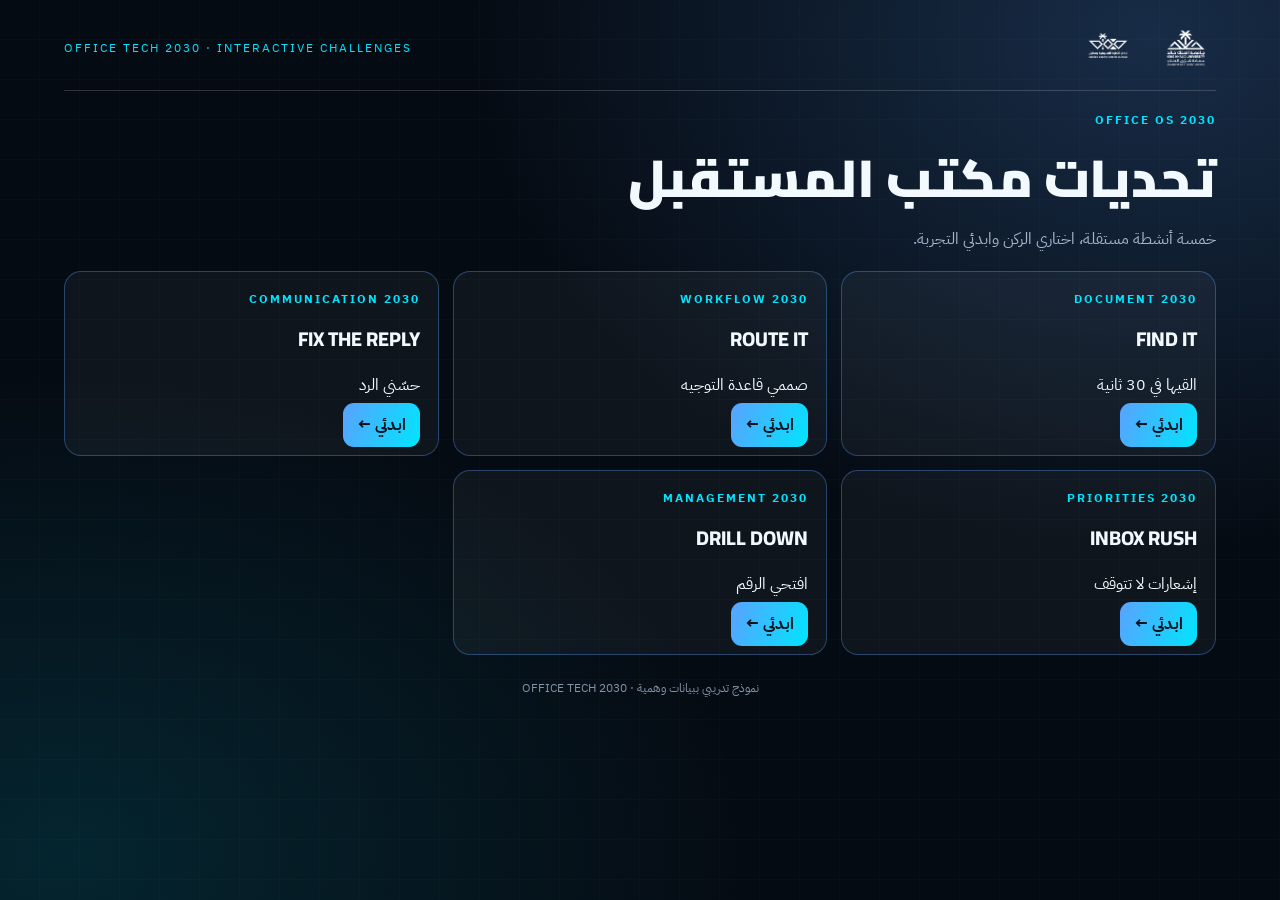
==== index.html @ 18b5024f "Add files via upload" ====
<!doctype html><html lang="ar" dir="rtl"><head><meta charset="utf-8"><meta name="viewport" content="width=device-width,initial-scale=1"><title>OFFICE TECH 2030 | الأنشطة التفاعلية</title><link rel="stylesheet" href="style.css"></head><body><div class="wrap"><header class="top"><div class="logos"><img src="deanship.png"><img src="club.png"></div><div class="mini">OFFICE TECH 2030 · INTERACTIVE CHALLENGES</div></header><section class="hero"><div class="eyebrow">OFFICE OS 2030</div><h1>تحديات مكتب المستقبل</h1><p>خمسة أنشطة مستقلة، اختاري الركن وابدئي التجربة.</p></section><div class="grid3"><a class="panel" href="find-it.html" style="text-decoration:none;color:inherit;display:block"><div class="eyebrow">DOCUMENT 2030</div><h3 style="margin-top:12px">FIND IT</h3><p>القيها في 30 ثانية</p><span class="btn primary">ابدئي ←</span></a><a class="panel" href="route-it.html" style="text-decoration:none;color:inherit;display:block"><div class="eyebrow">WORKFLOW 2030</div><h3 style="margin-top:12px">ROUTE IT</h3><p>صممي قاعدة التوجيه</p><span class="btn primary">ابدئي ←</span></a><a class="panel" href="fix-the-reply.html" style="text-decoration:none;color:inherit;display:block"><div class="eyebrow">COMMUNICATION 2030</div><h3 style="margin-top:12px">FIX THE REPLY</h3><p>حسّني الرد</p><span class="btn primary">ابدئي ←</span></a><a class="panel" href="inbox-rush.html" style="text-decoration:none;color:inherit;display:block"><div class="eyebrow">PRIORITIES 2030</div><h3 style="margin-top:12px">INBOX RUSH</h3><p>إشعارات لا تتوقف</p><span class="btn primary">ابدئي ←</span></a><a class="panel" href="drill-down.html" style="text-decoration:none;color:inherit;display:block"><div class="eyebrow">MANAGEMENT 2030</div><h3 style="margin-top:12px">DRILL DOWN</h3><p>افتحي الرقم</p><span class="btn primary">ابدئي ←</span></a></div><footer class="footer">نموذج تدريبي ببيانات وهمية · OFFICE TECH 2030</footer></div></body></html>
---- style.css ----
@import url('https://fonts.googleapis.com/css2?family=Cairo:wght@400;700;800;900&family=IBM+Plex+Sans+Arabic:wght@400;500;700&display=swap');
:root{--a:#5AA2FF;--b:#00E5FF;--bg:#050B13;--green:#3EE07F;--red:#FF5C7A;--yellow:#F2B544}*{box-sizing:border-box}body{margin:0;background:radial-gradient(ellipse at 90% 4%,color-mix(in srgb,var(--a) 22%,transparent),transparent 42%),radial-gradient(ellipse at 5% 95%,color-mix(in srgb,var(--b) 12%,transparent),transparent 40%),linear-gradient(90deg,transparent 39px,#ffffff07 40px),linear-gradient(transparent 39px,#ffffff07 40px),var(--bg);background-size:auto,auto,40px 40px,40px 40px,auto;color:#F2FAFF;font-family:'IBM Plex Sans Arabic',Tahoma,sans-serif;direction:rtl;min-height:100vh}button,input{font:inherit}button{cursor:pointer}button:disabled{opacity:.35}.wrap{max-width:1200px;margin:auto;padding:18px 24px 42px}.top{display:flex;justify-content:space-between;align-items:center;gap:20px;border-bottom:1px solid #ffffff2b;padding-bottom:12px}.logos{display:flex;gap:18px;align-items:center}.logos img{max-width:155px;max-height:60px;object-fit:contain}.mini{direction:ltr;text-align:left;color:var(--b);letter-spacing:2px;font-size:12px}.nav{display:flex;gap:7px;flex-wrap:wrap;margin:18px 0}.nav a{border:1px solid #ffffff30;color:#cad9ea;text-decoration:none;padding:6px 10px;border-radius:8px;font-size:12px}.nav a:hover{border-color:var(--a)}.hero{margin:20px 0}.hero h1{font:900 clamp(32px,5vw,52px) Cairo;margin:0}.hero p{color:#a8b5cc;margin:0}.eyebrow{color:var(--b);font-weight:700;font-size:12px;letter-spacing:2px}.panel{background:#ffffff0b;border:1px solid color-mix(in srgb,var(--a) 35%,transparent);border-radius:17px;padding:18px}.panel h3{font:800 20px Cairo;margin:0 0 10px}.grid{display:grid;grid-template-columns:repeat(2,minmax(0,1fr));gap:14px}.grid3{display:grid;grid-template-columns:repeat(3,minmax(0,1fr));gap:14px}.stack{display:grid;gap:12px}.btn{min-height:48px;border:1px solid #ffffff42;border-radius:11px;padding:10px 14px;background:#ffffff0e;color:white;font-weight:700}.btn:hover,.btn.active{border-color:var(--b);background:#ffffff22}.btn.primary{background:linear-gradient(110deg,var(--a),var(--b));color:#06141e;border:0}.btnrow{display:flex;gap:8px;flex-wrap:wrap}.muted{color:#a8b5cc}.small{font-size:13px}.num{font:900 42px Cairo;color:var(--b)}.timer{font:900 32px Cairo;color:var(--b)}.timer.warn{color:var(--yellow)}.timer.bad{color:var(--red)}.tag{font-size:12px;border:1px solid #ffffff35;border-radius:99px;padding:3px 9px}.tag.good{color:var(--green);border-color:var(--green)}.tag.bad{color:var(--red);border-color:var(--red)}.bar{height:9px;border-radius:9px;background:#ffffff22;overflow:hidden}.bar>div{height:100%;background:linear-gradient(90deg,var(--a),var(--b))}.file{display:flex;gap:10px;align-items:center;width:100%;min-height:60px;border:1px solid #ffffff20;border-radius:11px;background:#ffffff08;color:white;padding:10px;text-align:right}.file:hover{border-color:var(--b)}.filename{direction:ltr;unicode-bidi:isolate;word-break:break-word;flex:1;text-align:left;font-size:13px}.results{display:grid;gap:8px;max-height:350px;overflow:auto}input[type=text]{width:100%;padding:12px;border:1px solid #ffffff40;background:#081b2d;border-radius:10px;color:white;min-height:48px}.feedback{border:1px solid var(--a);border-radius:12px;background:#ffffff0b;padding:14px;margin:12px 0}.feedback.good{border-color:var(--green)}.feedback.bad{border-color:var(--red)}.row{display:flex;justify-content:space-between;align-items:center;gap:12px}.sentence{display:block;width:100%;border:1px solid #ffffff35;border-radius:10px;background:#091b2c;color:white;text-align:right;padding:12px;margin:7px 0;line-height:1.8}.sentence.fixed{border-color:var(--green)}.lights{display:flex;gap:8px;flex-wrap:wrap}.light{border:1px solid #ffffff45;padding:8px 12px;border-radius:10px}.light.good{color:var(--green);border-color:var(--green)}.light.bad{color:var(--red);border-color:var(--red)}.metricbar{display:flex;gap:12px;align-items:center;margin:9px 0}.metricbar span{min-width:160px;font-size:13px}.metricbar div{height:13px;background:var(--a);border-radius:8px}.metricbar b{font-size:13px}.footer{text-align:center;color:#8294a8;font-size:12px;margin-top:24px}@media(max-width:740px){.grid,.grid3{grid-template-columns:1fr}.wrap{padding:12px}.logos img{max-width:105px;max-height:44px}.mini{font-size:9px}.panel{padding:12px}.metricbar span{min-width:95px}.hero h1{font-size:32px}}
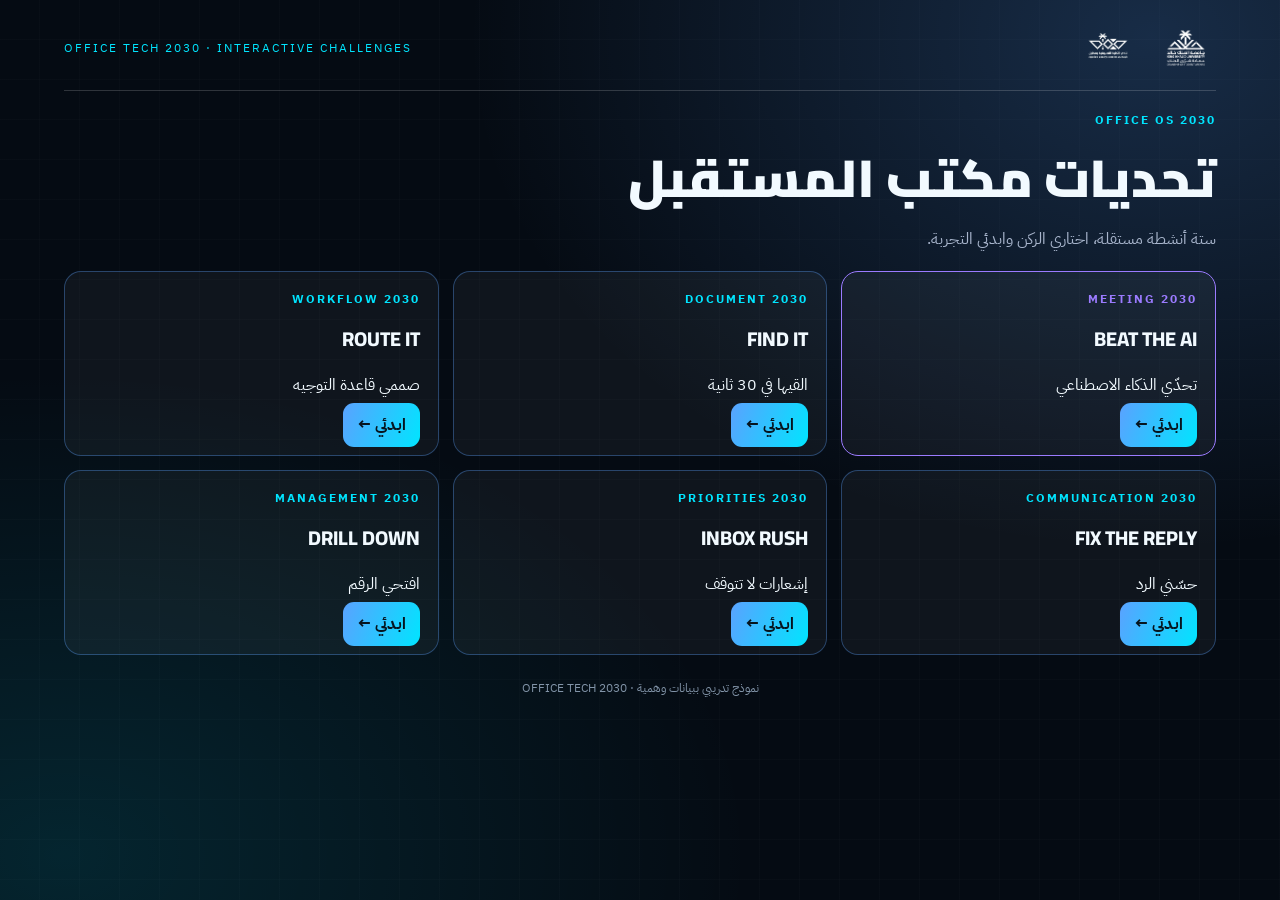
==== commit 06802b4e: "Update index.html" ====
--- a/index.html
+++ b/index.html
@@ -1 +1,92 @@
-<!doctype html><html lang="ar" dir="rtl"><head><meta charset="utf-8"><meta name="viewport" content="width=device-width,initial-scale=1"><title>OFFICE TECH 2030 | الأنشطة التفاعلية</title><link rel="stylesheet" href="style.css"></head><body><div class="wrap"><header class="top"><div class="logos"><img src="deanship.png"><img src="club.png"></div><div class="mini">OFFICE TECH 2030 · INTERACTIVE CHALLENGES</div></header><section class="hero"><div class="eyebrow">OFFICE OS 2030</div><h1>تحديات مكتب المستقبل</h1><p>خمسة أنشطة مستقلة، اختاري الركن وابدئي التجربة.</p></section><div class="grid3"><a class="panel" href="find-it.html" style="text-decoration:none;color:inherit;display:block"><div class="eyebrow">DOCUMENT 2030</div><h3 style="margin-top:12px">FIND IT</h3><p>القيها في 30 ثانية</p><span class="btn primary">ابدئي ←</span></a><a class="panel" href="route-it.html" style="text-decoration:none;color:inherit;display:block"><div class="eyebrow">WORKFLOW 2030</div><h3 style="margin-top:12px">ROUTE IT</h3><p>صممي قاعدة التوجيه</p><span class="btn primary">ابدئي ←</span></a><a class="panel" href="fix-the-reply.html" style="text-decoration:none;color:inherit;display:block"><div class="eyebrow">COMMUNICATION 2030</div><h3 style="margin-top:12px">FIX THE REPLY</h3><p>حسّني الرد</p><span class="btn primary">ابدئي ←</span></a><a class="panel" href="inbox-rush.html" style="text-decoration:none;color:inherit;display:block"><div class="eyebrow">PRIORITIES 2030</div><h3 style="margin-top:12px">INBOX RUSH</h3><p>إشعارات لا تتوقف</p><span class="btn primary">ابدئي ←</span></a><a class="panel" href="drill-down.html" style="text-decoration:none;color:inherit;display:block"><div class="eyebrow">MANAGEMENT 2030</div><h3 style="margin-top:12px">DRILL DOWN</h3><p>افتحي الرقم</p><span class="btn primary">ابدئي ←</span></a></div><footer class="footer">نموذج تدريبي ببيانات وهمية · OFFICE TECH 2030</footer></div></body></html>+
+<!doctype html>
+<html lang="ar" dir="rtl">
+<head>
+  <meta charset="utf-8">
+  <meta name="viewport" content="width=device-width,initial-scale=1">
+  <title>OFFICE TECH 2030 | الأنشطة التفاعلية</title>
+  <link rel="stylesheet" href="style.css">
+</head>
+<body>
+<div class="wrap">
+
+  <header class="top">
+    <div class="logos">
+      <img src="deanship.png">
+      <img src="club.png">
+    </div>
+    <div class="mini">
+      OFFICE TECH 2030 · INTERACTIVE CHALLENGES
+    </div>
+  </header>
+
+  <section class="hero">
+    <div class="eyebrow">OFFICE OS 2030</div>
+    <h1>تحديات مكتب المستقبل</h1>
+    <p>ستة أنشطة مستقلة، اختاري الركن وابدئي التجربة.</p>
+  </section>
+
+  <div class="grid3">
+
+    <a class="panel"
+       href="https://beat-ai-2030.netlify.app/"
+       target="_blank"
+       rel="noopener noreferrer"
+       style="text-decoration:none;color:inherit;display:block;border-color:#9B7BFF">
+      <div class="eyebrow" style="color:#9B7BFF">
+        MEETING 2030
+      </div>
+      <h3 style="margin-top:12px">BEAT THE AI</h3>
+      <p>تحدّي الذكاء الاصطناعي</p>
+      <span class="btn primary">ابدئي ←</span>
+    </a>
+
+    <a class="panel" href="find-it.html"
+       style="text-decoration:none;color:inherit;display:block">
+      <div class="eyebrow">DOCUMENT 2030</div>
+      <h3 style="margin-top:12px">FIND IT</h3>
+      <p>القيها في 30 ثانية</p>
+      <span class="btn primary">ابدئي ←</span>
+    </a>
+
+    <a class="panel" href="route-it.html"
+       style="text-decoration:none;color:inherit;display:block">
+      <div class="eyebrow">WORKFLOW 2030</div>
+      <h3 style="margin-top:12px">ROUTE IT</h3>
+      <p>صممي قاعدة التوجيه</p>
+      <span class="btn primary">ابدئي ←</span>
+    </a>
+
+    <a class="panel" href="fix-the-reply.html"
+       style="text-decoration:none;color:inherit;display:block">
+      <div class="eyebrow">COMMUNICATION 2030</div>
+      <h3 style="margin-top:12px">FIX THE REPLY</h3>
+      <p>حسّني الرد</p>
+      <span class="btn primary">ابدئي ←</span>
+    </a>
+
+    <a class="panel" href="inbox-rush.html"
+       style="text-decoration:none;color:inherit;display:block">
+      <div class="eyebrow">PRIORITIES 2030</div>
+      <h3 style="margin-top:12px">INBOX RUSH</h3>
+      <p>إشعارات لا تتوقف</p>
+      <span class="btn primary">ابدئي ←</span>
+    </a>
+
+    <a class="panel" href="drill-down.html"
+       style="text-decoration:none;color:inherit;display:block">
+      <div class="eyebrow">MANAGEMENT 2030</div>
+      <h3 style="margin-top:12px">DRILL DOWN</h3>
+      <p>افتحي الرقم</p>
+      <span class="btn primary">ابدئي ←</span>
+    </a>
+
+  </div>
+
+  <footer class="footer">
+    نموذج تدريبي ببيانات وهمية · OFFICE TECH 2030
+  </footer>
+
+</div>
+</body>
+</html>
